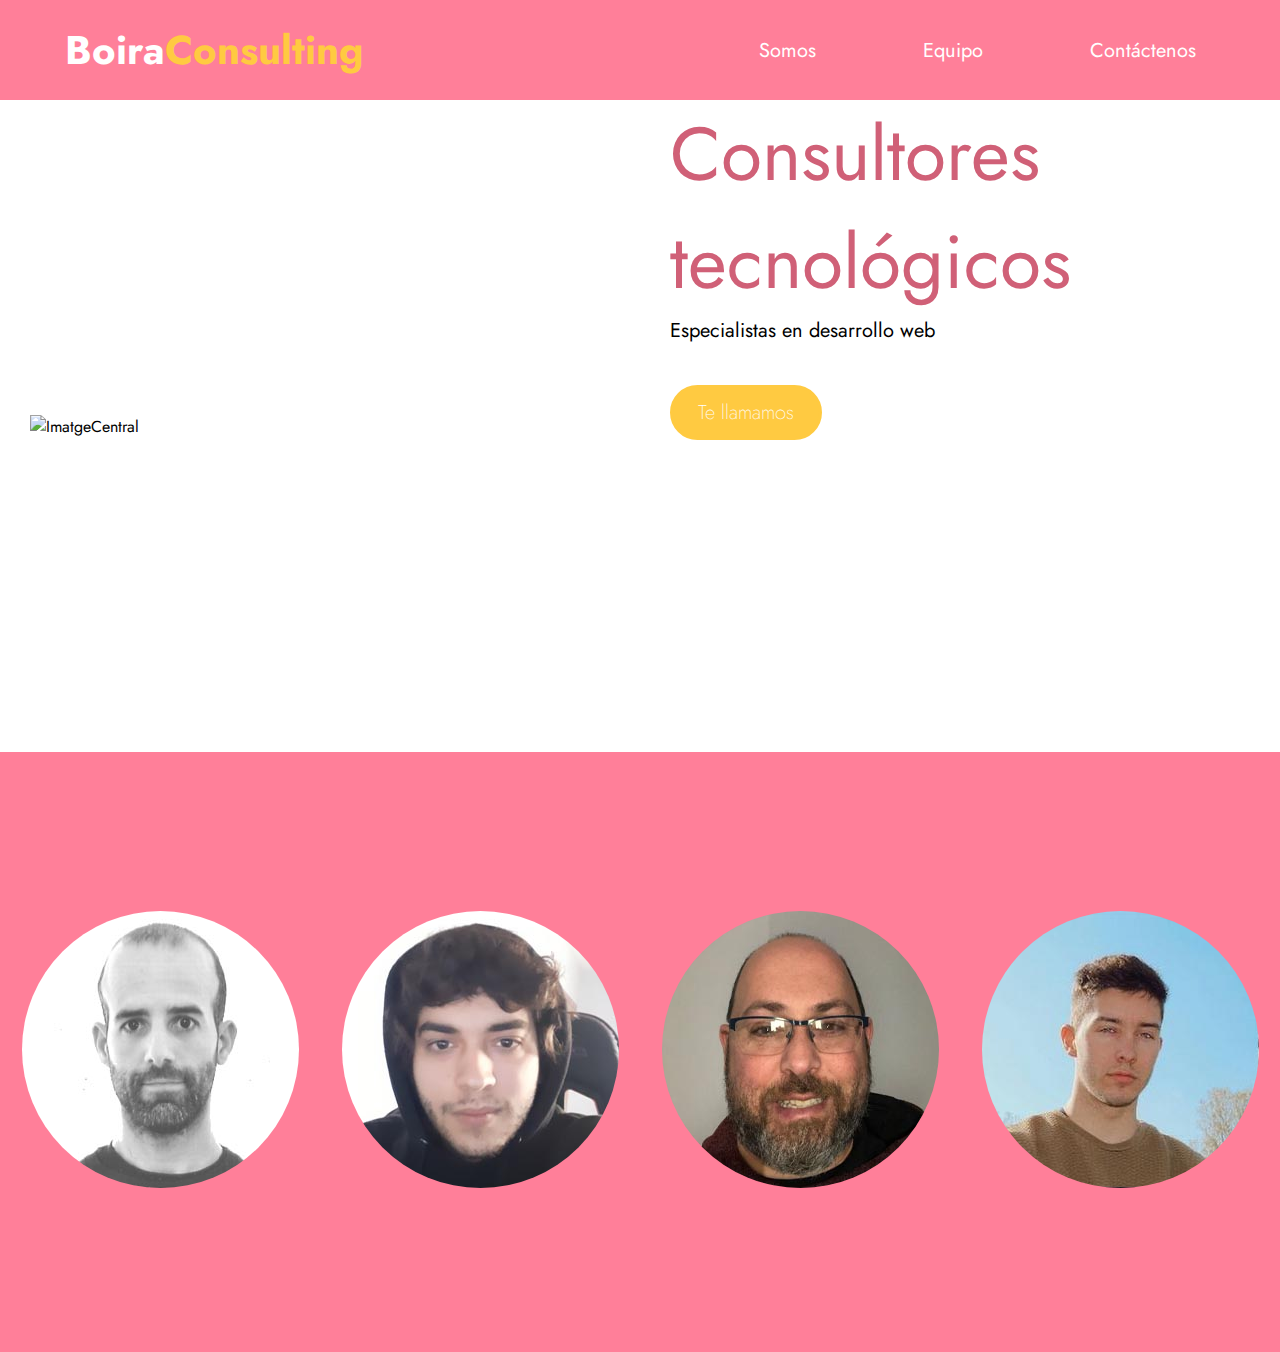
==== index.html @ 9be066e8 "xevi13" ====
<!DOCTYPE html>
<html lang="es">    

<head>
    <title>Boira Consulting</title>
    <meta charset="utf-8">
    <link rel="stylesheet" href="style.css">
    <link rel="preconnect" href="https://fonts.googleapis.com">
    <link rel="preconnect" href="https://fonts.gstatic.com" crossorigin>
    <link href="https://fonts.googleapis.com/css2?family=Jost:wght@300&display=swap" rel="stylesheet">

</head>

<body>
    <header>
        <div class="title">
        <span><a href="paginaprincipal"> <span class="Boira">Boira</span><span class="Consulting">Consulting</span></a></span> 
        </div>

        <div class="menu">
            <a href="somos">Somos</a>
            <a href="equipo">Equipo</a>
            <a class="contact" href="contact">Contáctenos</a>
        </div>
    </header>

    <div class="body">
        <div class="imatgecentral"><img src="./fotos/foto2.png" alt="ImatgeCentral">
        </div>
    
        <div class="textcentral">
            <h1 class="principal">Consultores<br>tecnológicos</h1>
            <h2>Especialistas en desarrollo web</h2>
            <a href="datoscontacto" class="boto">Te llamamos</a>
        </div>
    </div>

<div class="bottom">
    <div><a><img src="./Xavier .jpg" alt="Avatar de Xavier" class="avatar"></a>
    
    </div>
    <div><a><img src="./Roger.jpg"alt="Avatar de Roger" class="avatar"></a></div>
    <div><a><img src="./Joan.jpg"alt="Avatar de Joan" class="avatar"></a></div>
    <div><a><img src="./Eric.jpg"alt="Avatar de Eric" class="avatar"></a></div>
</div>

</body>
</html>
---- style.css ----
body {
     margin: 0px;
     font-family: 'Jost', sans-serif;
}

header{
     background-color:#FF7F99;
     display: flex;
     height: 100px;
}

.title {
     display: flex;
     margin-left: 40px;
     align-items: center;
     font-size: 40px;
     font-weight: bold;
     width: 55%;
     min-width: 300px;
     pointer-events: none;
     cursor: default;
}

.Boira {
     color:white;
     font-family: 'Jost', sans-serif;
     font-size: 40px;
}

.Consulting {
     color:#ffca41;
     font-family: 'Jost', sans-serif;
     font-size: 40px;
}

.menu {
     font-size: 20px;
     display: flex;
     align-items: center;
     justify-content: space-around;
     width: 45%;
     height: 100%;
     padding-right: 30px;
     text-decoration: none;
}

.body {
     background-color: #FFFFFF;
     height: 652px;
     width: 100%;
     display: flex;
     justify-content: flex-start;
     align-items: center;
}

.imatgecentral {
     padding: 30px;
     width: 50%;
     min-width: 500px;
}

a:hover {
     border-style:solid;
     border-color: #ffca41;
     border-radius: 45px;
     color:#FFFFFF;
     text-decoration: none;
     border-width: 1px;
     background-color: #ff9492;

     
}

a:visited {
     color:#FFFFFF;
     text-decoration: none;
}

a:link {
     color:#FFFFFF;
     text-decoration: none;
     padding-left:25px;
     padding-top:10px;
     padding-right:25px;
     padding-bottom:10px;

     
}

a:active {
     background-color: #ffca41;
}



.textcentral {
     background-color: #FFFFFF;
     width: 50%;
     height: 100%;
}

h1 {
     font-size: 75px;
     font-weight:400;
     color: #d06077;
     margin: 0px;
}

h2 {
     font-size: 20px;
     font-weight:normal;
     color:black;
     margin: 0px;
}

.boto {
     width: fit-content;
     height: fit-content;
     display: flex;
     color: #FFFFFF;
     font-weight: 200;
     font-size: 20px;
     background-color: #ffca41;
     border-radius: 45px;
     border-color: #ffca41;
     border-style: solid;
     padding-left: 35px;
     padding-right: 35px;
     padding-top: 20px;
     padding-bottom: 20px;
     margin-top: 40px; 
}

.boto:hover {
     background-color: #91e40b;
     border-color: #91e40b;
     color: #FFFFFF;
     -webkit-transition-duration: 0.4s;
   }
   
.boto:active {
     background-color: #b5f055;
     border-color: #b5f055;
     border-style:inherit;
     color: #FFFFFF;
     -webkit-transition-duration: 0.1s;
   }

.bottom {
     background-color: #FF7F99;
     height: 600px;
     width: 100%;
     display: flex;
     align-items: center;
     justify-content: space-around;
}

.avatar{
     height: 277px;
     width: 277px;
     border-radius: 50%;
}

.bottom a:hover {                          
     background-color: #ff7f99;
     border-color: #ff7f99;
     }
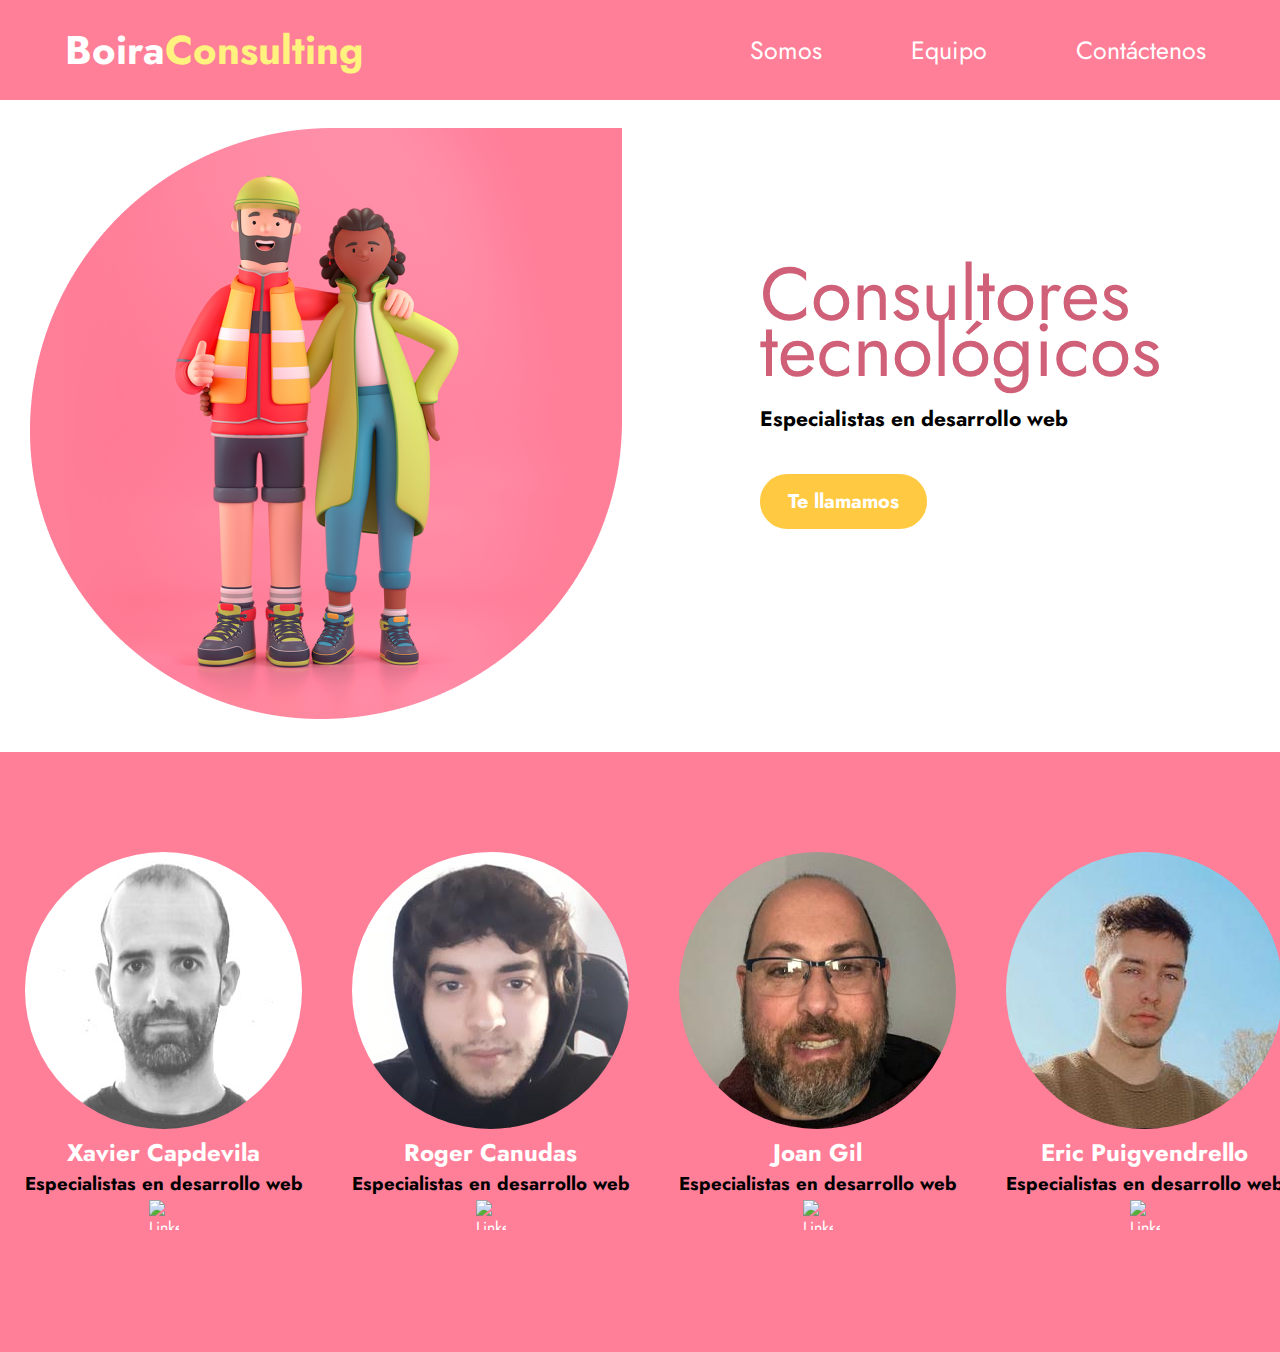
==== commit ad3fc380: "linkedin i detalls" ====
--- a/index.html
+++ b/index.html
@@ -8,7 +8,6 @@
     <link rel="preconnect" href="https://fonts.googleapis.com">
     <link rel="preconnect" href="https://fonts.gstatic.com" crossorigin>
     <link href="https://fonts.googleapis.com/css2?family=Jost:wght@300&display=swap" rel="stylesheet">
-
 </head>
 
 <body>
@@ -25,23 +24,43 @@
     </header>
 
     <div class="body">
-        <div class="imatgecentral"><img src="./fotos/foto2.png" alt="ImatgeCentral">
+        <div class="imatgecentral"><img src="./foto2.png" alt="ImatgeCentral">
         </div>
     
         <div class="textcentral">
-            <h1 class="principal">Consultores<br>tecnológicos</h1>
-            <h2>Especialistas en desarrollo web</h2>
+            <h1 class="principal"><span class="consultores">Consultores</span><br><span class="tecnologicos">tecnológicos</span></h1>
+            <h2 class="secundari">Especialistas en desarrollo web</h2>
             <a href="datoscontacto" class="boto">Te llamamos</a>
         </div>
     </div>
 
 <div class="bottom">
-    <div><a><img src="./Xavier .jpg" alt="Avatar de Xavier" class="avatar"></a>
+    <div>
+        <a href="xavier"><img src="./Xavier .jpg" alt="Avatar de Xavier" class="avatar"></a>
+        <h2>Xavier Capdevila</h2>
+        <h3>Especialistas en desarrollo web</h3>
+        <a href="https://www.linkedin.com/in/xcapde7/"><img src="./fotos/fotolinkedin.png" alt="Linkedin" class="linkedin"></a>
     
     </div>
-    <div><a><img src="./Roger.jpg"alt="Avatar de Roger" class="avatar"></a></div>
-    <div><a><img src="./Joan.jpg"alt="Avatar de Joan" class="avatar"></a></div>
-    <div><a><img src="./Eric.jpg"alt="Avatar de Eric" class="avatar"></a></div>
+    <div>
+        <a href="roger"><img src="./Roger.jpg"alt="Avatar de Roger" class="avatar"></a>
+        <h2>Roger Canudas</h2>
+        <h3>Especialistas en desarrollo web</h3>
+        <a href="linkedinroger"><img src="./fotos/fotolinkedin.png" alt="Linkedin" class="linkedin"></a>
+    </div>
+    <div>
+        <a href="joan"><img src="./Joan.jpg"alt="Avatar de Joan" class="avatar"></a>
+        <h2>Joan Gil</h2>
+        <h3>Especialistas en desarrollo web</h3>
+        <a href="linkedinjoan"><img src="./fotos/fotolinkedin.png" alt="Linkedin" class="linkedin"></a>
+    </div>
+    <div>
+        <a href="eric"><img src="./Eric.jpg"alt="Avatar de Eric" class="avatar"></a>
+        <h2>Eric Puigvendrello</h2>
+        <h3>Especialistas en desarrollo web</h3>
+        <a href="https://www.linkedin.com/in/eric-puigvendrello-soldado-246b61165/"><img src="./fotos/fotolinkedin.png" alt="Linkedin" class="linkedin"></a>
+    
+    </div>
 </div>
 
 </body>
--- a/style.css
+++ b/style.css
@@ -6,7 +6,9 @@
 header{
      background-color:#FF7F99;
      display: flex;
+     width: 100%;
      height: 100px;
+     position: fixed;                         /* capçalera fixa tot i l'scroll */ 
 }
 
 .title {
@@ -28,13 +30,13 @@
 }
 
 .Consulting {
-     color:#ffca41;
+  color: #fff27e;
      font-family: 'Jost', sans-serif;
      font-size: 40px;
 }
 
 .menu {
-     font-size: 20px;
+     font-size: 25px;
      display: flex;
      align-items: center;
      justify-content: space-around;
@@ -51,12 +53,13 @@
      display: flex;
      justify-content: flex-start;
      align-items: center;
+     padding-top: 100px;                   /* perquè caçalera està fixa tot i l'scroll */ 
 }
 
 .imatgecentral {
      padding: 30px;
      width: 50%;
-     min-width: 500px;
+     min-width: 600px;
 }
 
 a:hover {
@@ -66,9 +69,7 @@
      color:#FFFFFF;
      text-decoration: none;
      border-width: 1px;
-     background-color: #ff9492;
-
-     
+     background-color: #ff9492;  
 }
 
 a:visited {
@@ -82,43 +83,53 @@
      padding-left:25px;
      padding-top:10px;
      padding-right:25px;
-     padding-bottom:10px;
-
-     
+     padding-bottom:10px;   
 }
 
 a:active {
      background-color: #ffca41;
 }
-
-
 
 .textcentral {
      background-color: #FFFFFF;
      width: 50%;
      height: 100%;
-}
-
-h1 {
+     padding-left: 100px;
+}
+
+
+h1 {                               /* títol central */
      font-size: 75px;
      font-weight:400;
      color: #d06077;
      margin: 0px;
 }
 
-h2 {
-     font-size: 20px;
-     font-weight:normal;
+.consultores{
+     display: flex;
+     margin-top: 140px;   
+}
+
+.tecnologicos {
+     display:flex;
+     margin-top: -160px;
+
+}
+
+.secundari {                        /* subtitol central */
+     display: flex;
      color:black;
-     margin: 0px;
-}
+     font-size: 21px;
+     margin:0px;
+     justify-content: flex-start;     
+} 
 
 .boto {
      width: fit-content;
      height: fit-content;
      display: flex;
      color: #FFFFFF;
-     font-weight: 200;
+     font-weight:bold;
      font-size: 20px;
      background-color: #ffca41;
      border-radius: 45px;
@@ -135,7 +146,6 @@
      background-color: #91e40b;
      border-color: #91e40b;
      color: #FFFFFF;
-     -webkit-transition-duration: 0.4s;
    }
    
 .boto:active {
@@ -143,7 +153,6 @@
      border-color: #b5f055;
      border-style:inherit;
      color: #FFFFFF;
-     -webkit-transition-duration: 0.1s;
    }
 
 .bottom {
@@ -164,4 +173,28 @@
 .bottom a:hover {                          
      background-color: #ff7f99;
      border-color: #ff7f99;
-     }+     }
+h2{                                /*Nom Avatar*/
+     display:flex;
+     color:white;
+     justify-content:center;
+     font-weight: bold;
+     margin: 0;
+     padding: 0;
+}
+
+h3{                                /*Subtitol Avatar*/
+     display:flex;
+     justify-content:center;
+     font-weight: bold;
+     margin: 0;
+     padding: 0;
+}
+
+.linkedin {
+     display:block;
+     margin:auto;
+     height:30px;
+     width:30px;
+     margin-top: -20px;
+}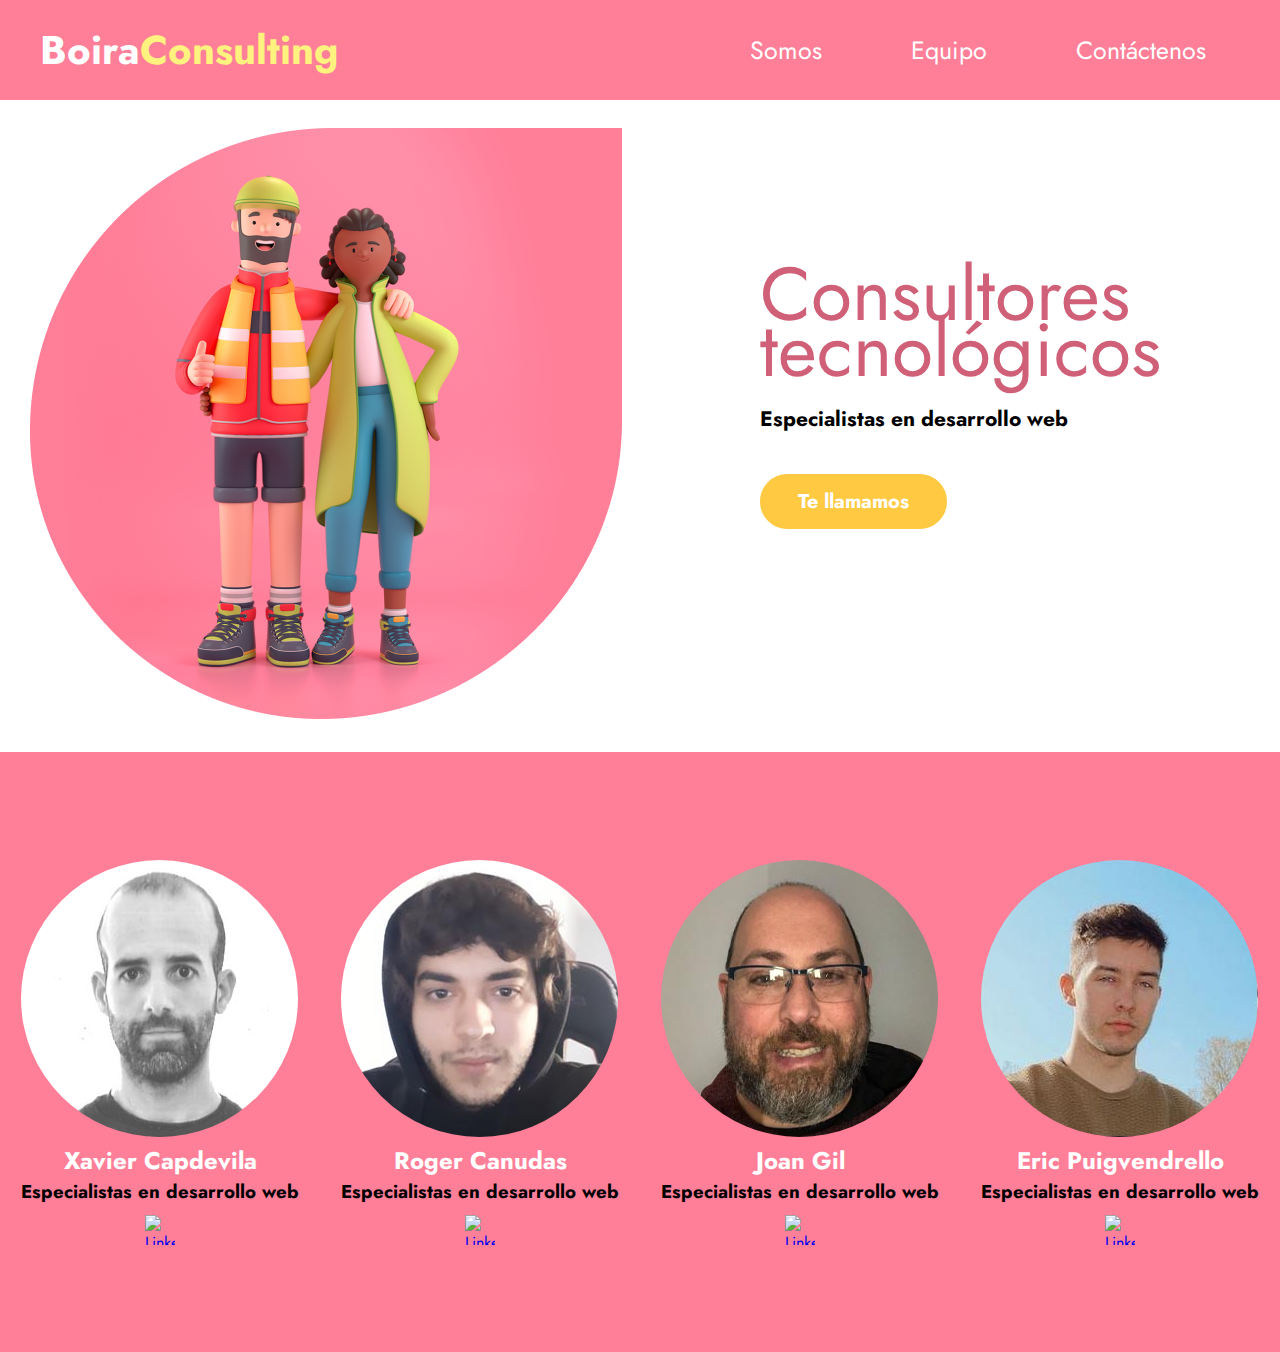
==== commit 3b14971e: "main" ====
--- a/index.html
+++ b/index.html
@@ -4,6 +4,7 @@
 <head>
     <title>Boira Consulting</title>
     <meta charset="utf-8">
+    <meta name="viewport" content="width=device-width, initial-scale=1,0">
     <link rel="stylesheet" href="style.css">
     <link rel="preconnect" href="https://fonts.googleapis.com">
     <link rel="preconnect" href="https://fonts.gstatic.com" crossorigin>
@@ -12,19 +13,19 @@
 
 <body>
     <header>
-        <div class="title">
-        <span><a href="paginaprincipal"> <span class="Boira">Boira</span><span class="Consulting">Consulting</span></a></span> 
+        <div class="logo">
+        <a href="inici" class="logolink"><span class="Boira">Boira</span><span class="Consulting">Consulting</span></a> 
         </div>
 
         <div class="menu">
-            <a href="somos">Somos</a>
-            <a href="equipo">Equipo</a>
-            <a class="contact" href="contact">Contáctenos</a>
+            <a href="somos" class="menulink">Somos</a>
+            <a href="equipo" class="menulink">Equipo</a>
+            <a href="contact" class="menulink">Contáctenos</a>
         </div>
     </header>
 
     <div class="body">
-        <div class="imatgecentral"><img src="./foto2.png" alt="ImatgeCentral">
+        <div class="imatgecentral"><img src="./foto2.png" alt="imagen central, dibujo de dos personas">
         </div>
     
         <div class="textcentral">
@@ -46,7 +47,7 @@
         <a href="roger"><img src="./Roger.jpg"alt="Avatar de Roger" class="avatar"></a>
         <h2>Roger Canudas</h2>
         <h3>Especialistas en desarrollo web</h3>
-        <a href="linkedinroger"><img src="./fotos/fotolinkedin.png" alt="Linkedin" class="linkedin"></a>
+        <a href="https://www.linkedin.com/in/roger-canudas-660089166/"><img src="./fotos/fotolinkedin.png" alt="Linkedin" class="linkedin"></a>
     </div>
     <div>
         <a href="joan"><img src="./Joan.jpg"alt="Avatar de Joan" class="avatar"></a>
--- a/style.css
+++ b/style.css
@@ -11,7 +11,7 @@
      position: fixed;                         /* capçalera fixa tot i l'scroll */ 
 }
 
-.title {
+.logo {
      display: flex;
      margin-left: 40px;
      align-items: center;
@@ -19,8 +19,9 @@
      font-weight: bold;
      width: 55%;
      min-width: 300px;
-     pointer-events: none;
+     /*pointer-events:none;*/                   /*desactivat perquè l'usuari ha de saber que clicant al logotip tornes a inici*/
      cursor: default;
+     min-width: 400px;
 }
 
 .Boira {
@@ -30,7 +31,7 @@
 }
 
 .Consulting {
-  color: #fff27e;
+     color: #fff27e;
      font-family: 'Jost', sans-serif;
      font-size: 40px;
 }
@@ -62,7 +63,11 @@
      min-width: 600px;
 }
 
-a:hover {
+.logolink:link{
+     text-decoration: none;
+}
+
+.menulink:hover {
      border-style:solid;
      border-color: #ffca41;
      border-radius: 45px;
@@ -72,12 +77,12 @@
      background-color: #ff9492;  
 }
 
-a:visited {
+.menulink:visited {
      color:#FFFFFF;
      text-decoration: none;
 }
 
-a:link {
+.menulink:link {
      color:#FFFFFF;
      text-decoration: none;
      padding-left:25px;
@@ -86,7 +91,7 @@
      padding-bottom:10px;   
 }
 
-a:active {
+.menulink:active {
      background-color: #ffca41;
 }
 
@@ -137,9 +142,10 @@
      border-style: solid;
      padding-left: 35px;
      padding-right: 35px;
-     padding-top: 20px;
-     padding-bottom: 20px;
+     padding-top: 10px;
+     padding-bottom: 10px;
      margin-top: 40px; 
+     text-decoration: none;
 }
 
 .boto:hover {
@@ -196,5 +202,5 @@
      margin:auto;
      height:30px;
      width:30px;
-     margin-top: -20px;
+     padding-top: 10px;
 }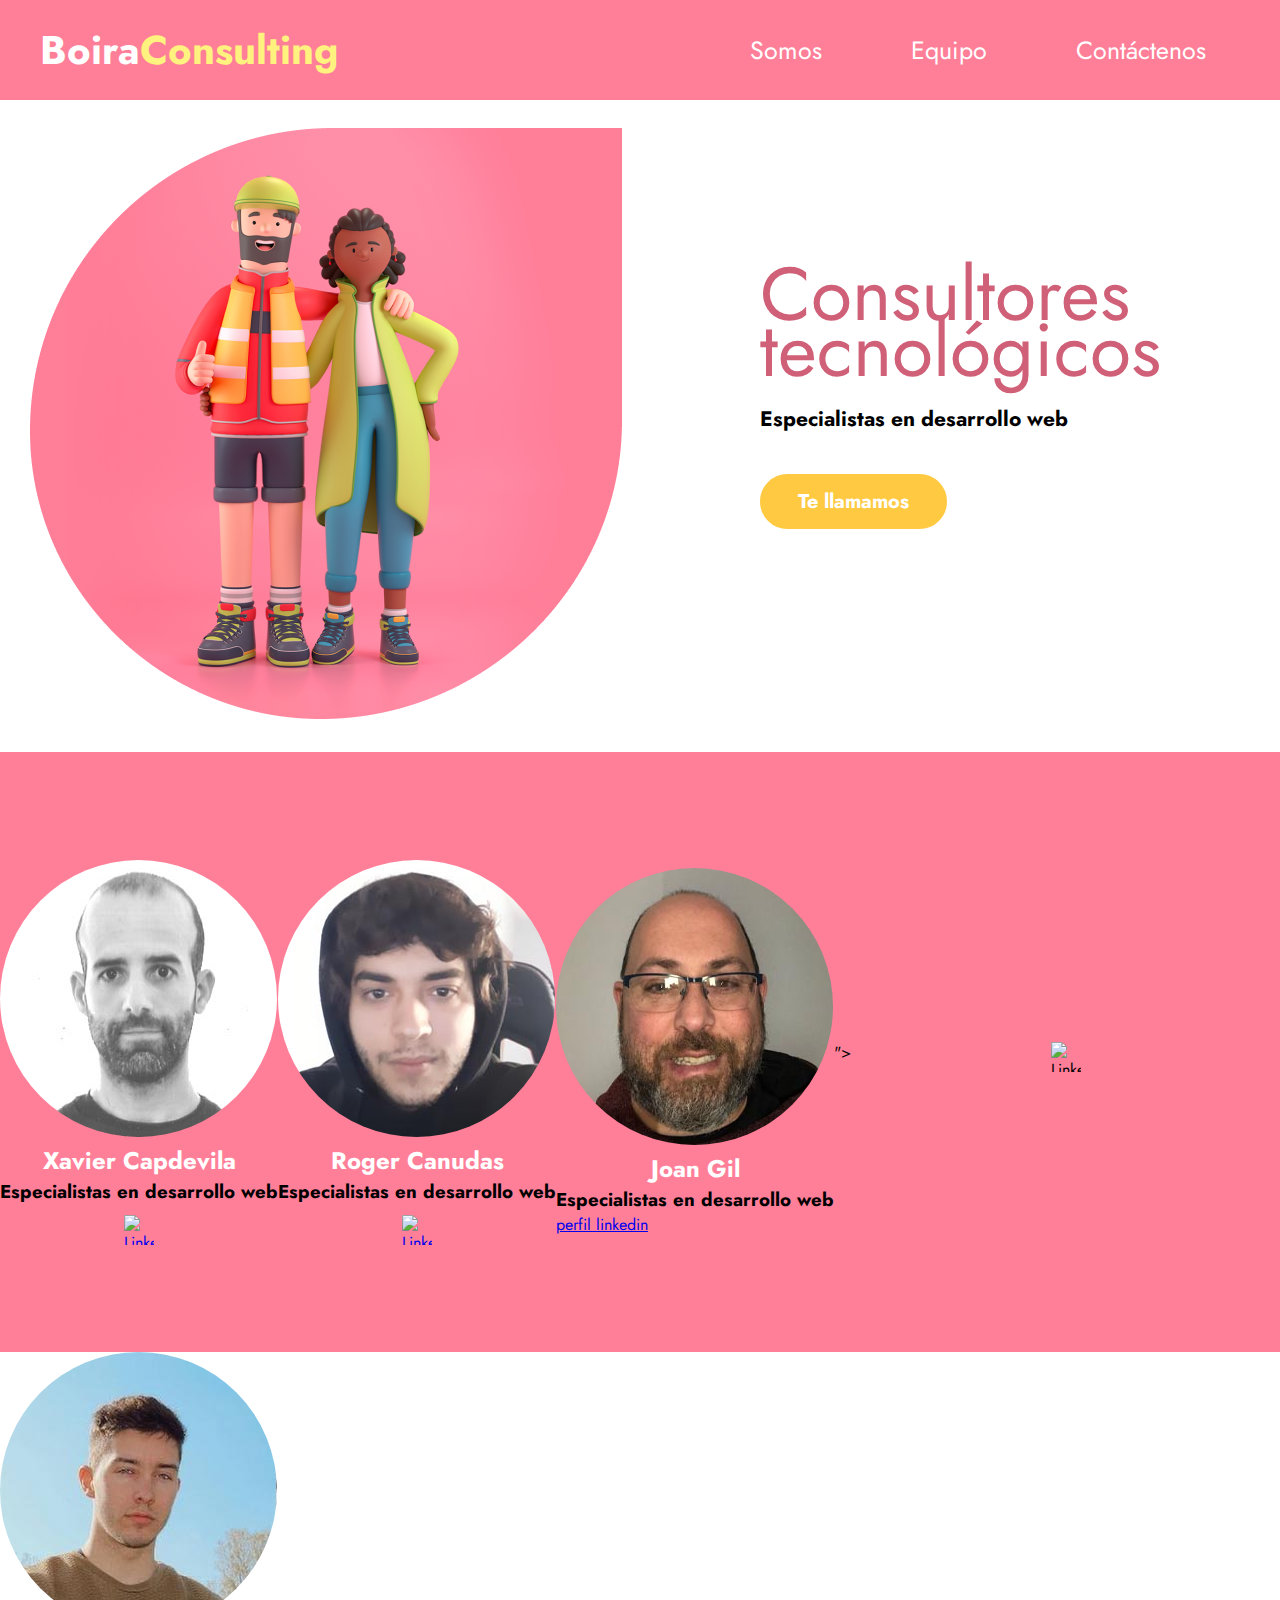
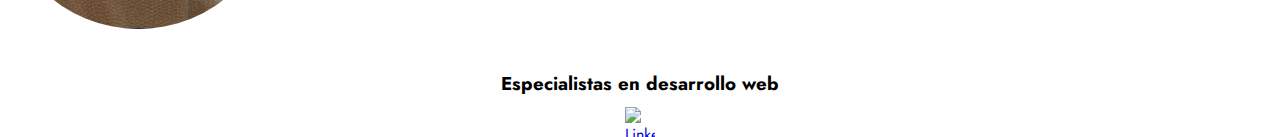
==== commit e3ce572d: "joan" ====
--- a/index.html
+++ b/index.html
@@ -50,10 +50,10 @@
         <a href="https://www.linkedin.com/in/roger-canudas-660089166/"><img src="./fotos/fotolinkedin.png" alt="Linkedin" class="linkedin"></a>
     </div>
     <div>
-        <a href="joan"><img src="./Joan.jpg"alt="Avatar de Joan" class="avatar"></a>
+        <a href="joan"><img src="/Joan.jpg"alt="Avatar de Joan" class="avatar"></a>
         <h2>Joan Gil</h2>
         <h3>Especialistas en desarrollo web</h3>
-        <a href="linkedinjoan"><img src="./fotos/fotolinkedin.png" alt="Linkedin" class="linkedin"></a>
+        <a href="https://www.linkedin.com/in/joan-gil-bosch-742711236">perfil linkedin</a></div>"><img src="./fotos/fotolinkedin.png" alt="Linkedin" class="linkedin"></a>
     </div>
     <div>
         <a href="eric"><img src="./Eric.jpg"alt="Avatar de Eric" class="avatar"></a>
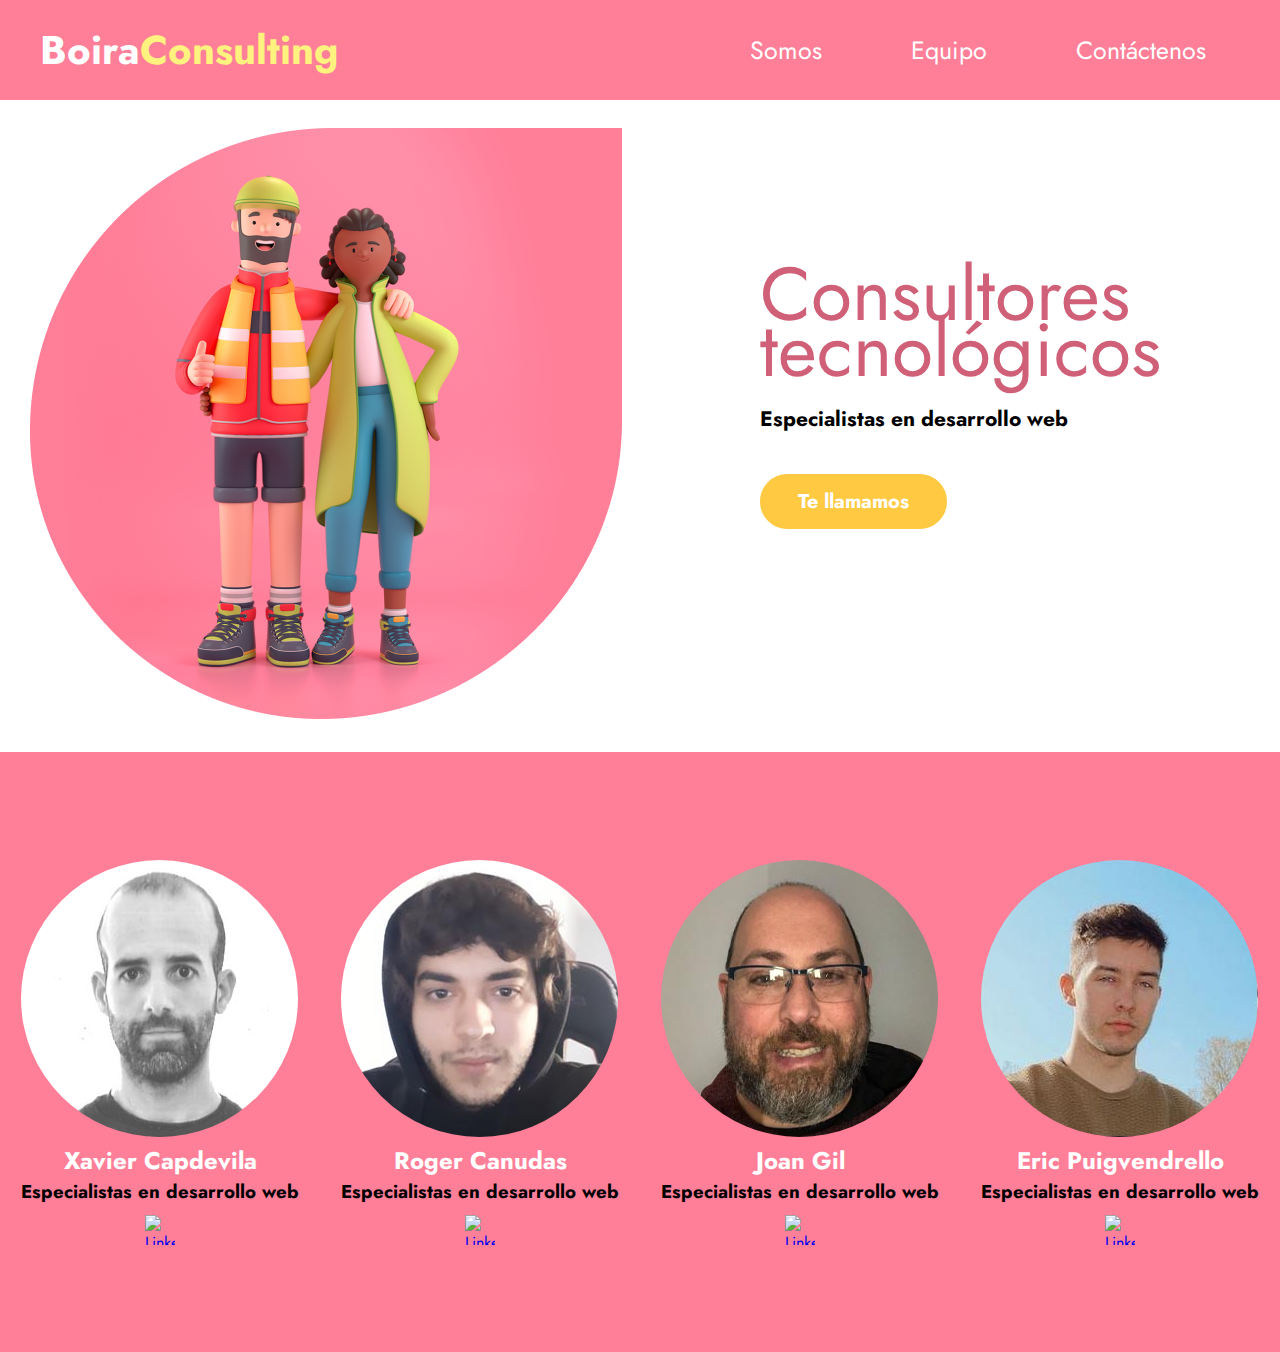
==== commit 28276716: "eric?" ====
--- a/index.html
+++ b/index.html
@@ -9,6 +9,8 @@
     <link rel="preconnect" href="https://fonts.googleapis.com">
     <link rel="preconnect" href="https://fonts.gstatic.com" crossorigin>
     <link href="https://fonts.googleapis.com/css2?family=Jost:wght@300&display=swap" rel="stylesheet">
+    
+
 </head>
 
 <body>
@@ -50,10 +52,10 @@
         <a href="https://www.linkedin.com/in/roger-canudas-660089166/"><img src="./fotos/fotolinkedin.png" alt="Linkedin" class="linkedin"></a>
     </div>
     <div>
-        <a href="joan"><img src="/Joan.jpg"alt="Avatar de Joan" class="avatar"></a>
+        <a href="joan"><img src="./Joan.jpg"alt="Avatar de Joan" class="avatar"></a>
         <h2>Joan Gil</h2>
         <h3>Especialistas en desarrollo web</h3>
-        <a href="https://www.linkedin.com/in/joan-gil-bosch-742711236">perfil linkedin</a></div>"><img src="./fotos/fotolinkedin.png" alt="Linkedin" class="linkedin"></a>
+        <a href="linkedinjoan"><img src="./fotos/fotolinkedin.png" alt="Linkedin" class="linkedin"></a>
     </div>
     <div>
         <a href="eric"><img src="./Eric.jpg"alt="Avatar de Eric" class="avatar"></a>
--- a/style.css
+++ b/style.css
@@ -1,3 +1,5 @@
+
+
 body {
      margin: 0px;
      font-family: 'Jost', sans-serif;
@@ -22,6 +24,7 @@
      /*pointer-events:none;*/                   /*desactivat perquè l'usuari ha de saber que clicant al logotip tornes a inici*/
      cursor: default;
      min-width: 400px;
+     
 }
 
 .Boira {
@@ -45,6 +48,7 @@
      height: 100%;
      padding-right: 30px;
      text-decoration: none;
+     
 }
 
 .body {
@@ -203,4 +207,6 @@
      height:30px;
      width:30px;
      padding-top: 10px;
-}+}
+
+
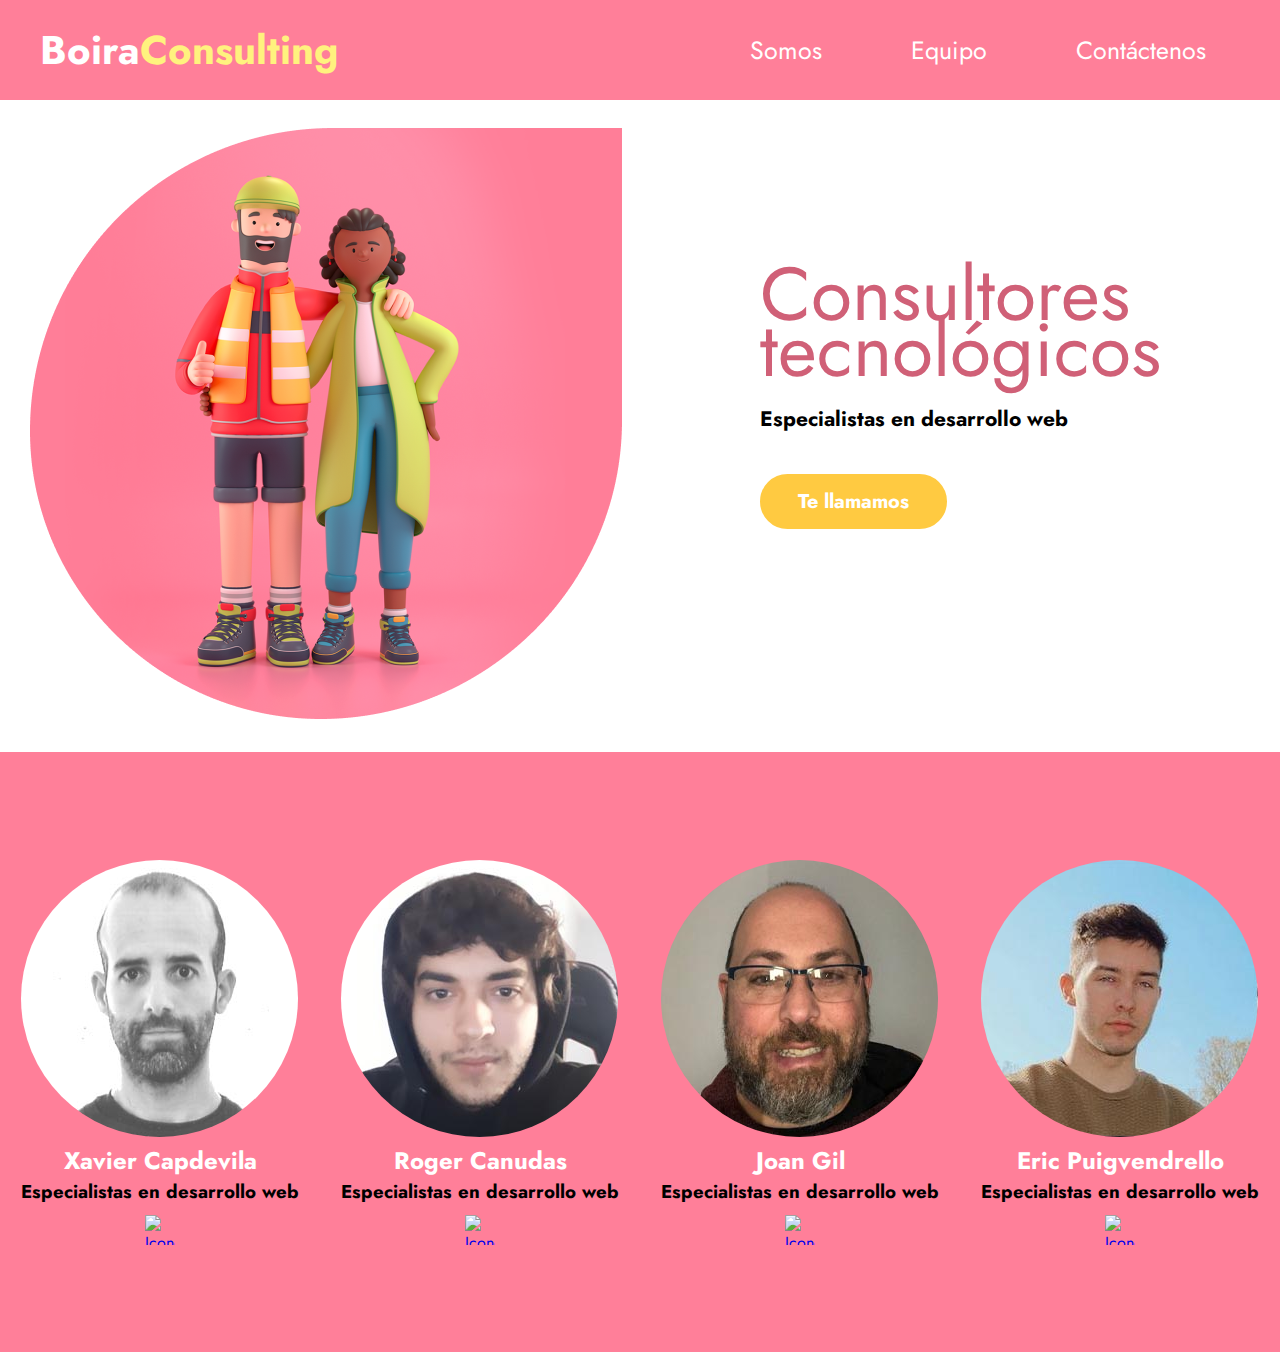
==== commit eae7bd9a: "Merge branch 'main' of https://github.com/EricPuig10/boira-consulting" ====
--- a/index.html
+++ b/index.html
@@ -42,26 +42,26 @@
         <a href="xavier"><img src="./Xavier .jpg" alt="Avatar de Xavier" class="avatar"></a>
         <h2>Xavier Capdevila</h2>
         <h3>Especialistas en desarrollo web</h3>
-        <a href="https://www.linkedin.com/in/xcapde7/"><img src="./fotos/fotolinkedin.png" alt="Linkedin" class="linkedin"></a>
+        <a href="https://www.linkedin.com/in/xcapde7/"><img src="./fotos/fotolinkedin.png" alt="Icono de Linkedin" class="linkedin"></a>
     
     </div>
     <div>
         <a href="roger"><img src="./Roger.jpg"alt="Avatar de Roger" class="avatar"></a>
         <h2>Roger Canudas</h2>
         <h3>Especialistas en desarrollo web</h3>
-        <a href="https://www.linkedin.com/in/roger-canudas-660089166/"><img src="./fotos/fotolinkedin.png" alt="Linkedin" class="linkedin"></a>
+        <a href="https://www.linkedin.com/in/roger-canudas-660089166/"><img src="./fotos/fotolinkedin.png" alt="Icono de Linkedin" class="linkedin"></a>
     </div>
     <div>
-        <a href="joan"><img src="./Joan.jpg"alt="Avatar de Joan" class="avatar"></a>
+        <a href="joan"><img src="/Joan.jpg"alt="Avatar de Joan" class="avatar"></a>
         <h2>Joan Gil</h2>
         <h3>Especialistas en desarrollo web</h3>
-        <a href="linkedinjoan"><img src="./fotos/fotolinkedin.png" alt="Linkedin" class="linkedin"></a>
+        <a href="https://www.linkedin.com/in/joan-gil-bosch-742711236"><img src="./fotos/fotolinkedin.png" alt="Icono de Linkedin" class="linkedin"></a>
     </div>
     <div>
         <a href="eric"><img src="./Eric.jpg"alt="Avatar de Eric" class="avatar"></a>
         <h2>Eric Puigvendrello</h2>
         <h3>Especialistas en desarrollo web</h3>
-        <a href="https://www.linkedin.com/in/eric-puigvendrello-soldado-246b61165/"><img src="./fotos/fotolinkedin.png" alt="Linkedin" class="linkedin"></a>
+        <a href="https://www.linkedin.com/in/eric-puigvendrello-soldado-246b61165/"><img src="./fotos/fotolinkedin.png" alt="Icono de Linkedin" class="linkedin"></a>
     
     </div>
 </div>
--- a/style.css
+++ b/style.css
@@ -180,10 +180,7 @@
      border-radius: 50%;
 }
 
-.bottom a:hover {                          
-     background-color: #ff7f99;
-     border-color: #ff7f99;
-     }
+
 h2{                                /*Nom Avatar*/
      display:flex;
      color:white;
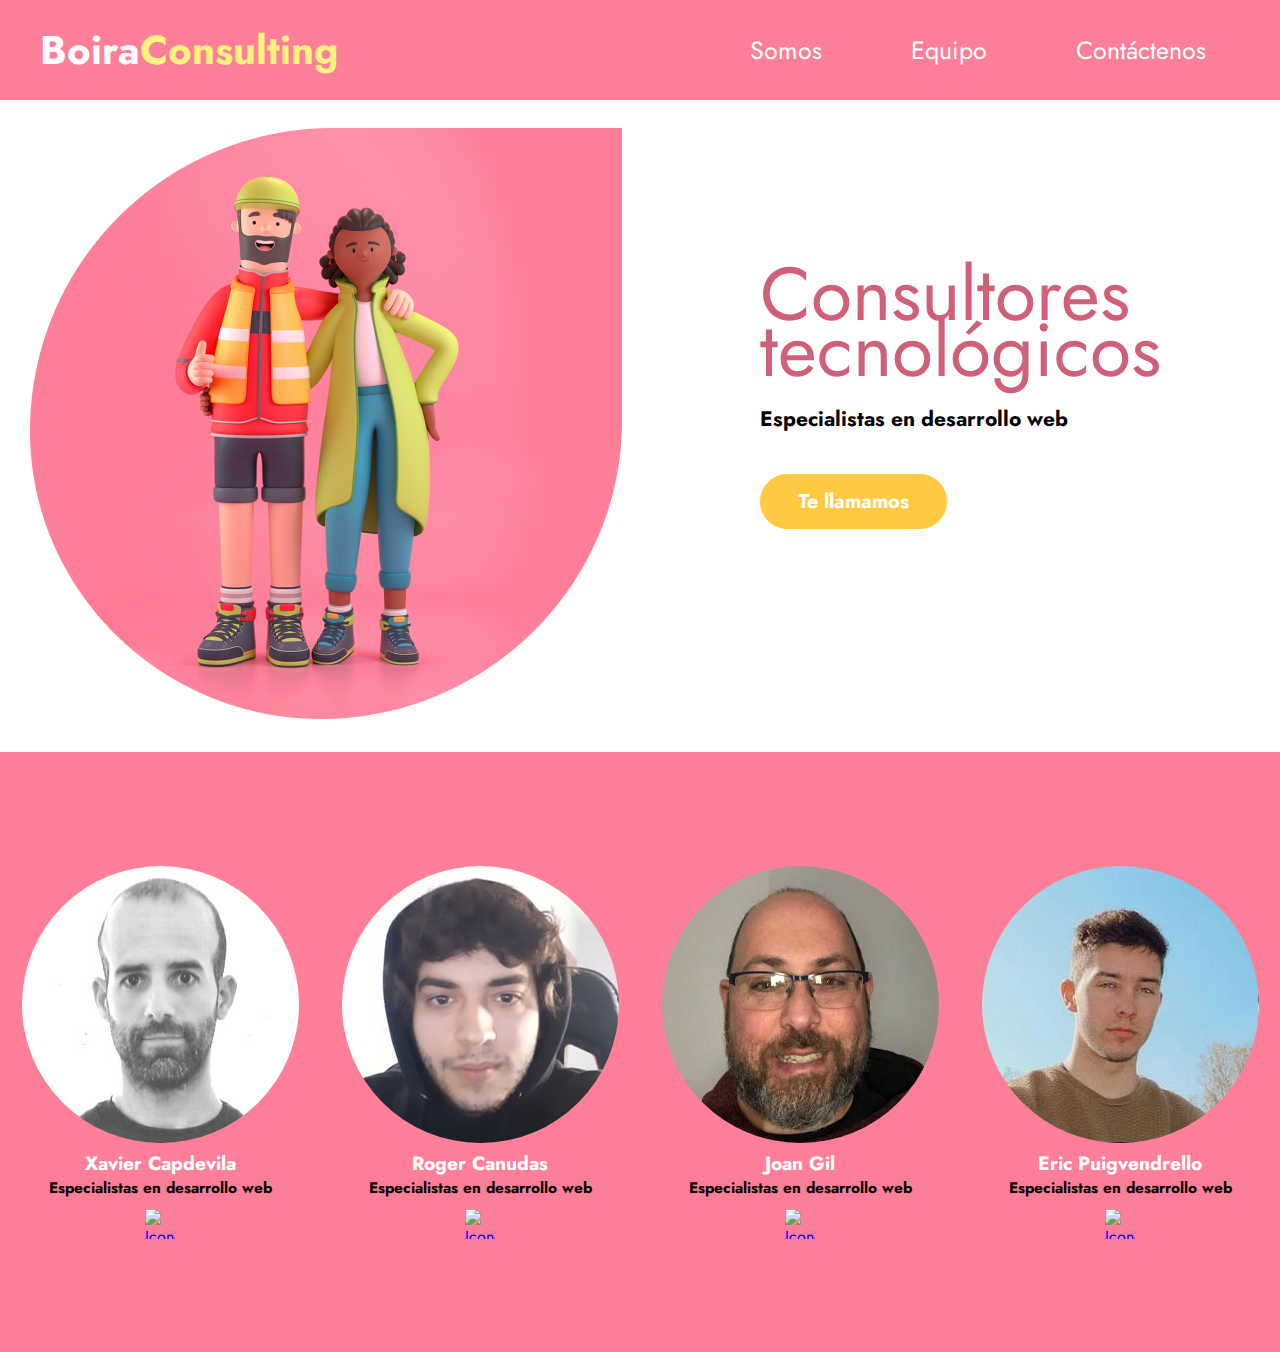
==== commit 3e8a645d: "Merge branch 'main' of https://github.com/EricPuig10/boira-consulting" ====
--- a/index.html
+++ b/index.html
@@ -16,17 +16,17 @@
 <body>
     <header>
         <div class="logo">
-        <a href="inici" class="logolink"><span class="Boira">Boira</span><span class="Consulting">Consulting</span></a> 
+        <a href="#inici" class="logolink"><span class="Boira">Boira</span><span class="Consulting">Consulting</span></a> 
         </div>
 
         <div class="menu">
             <a href="somos" class="menulink">Somos</a>
-            <a href="equipo" class="menulink">Equipo</a>
-            <a href="contact" class="menulink">Contáctenos</a>
+            <a href="#equipo" class="menulink">Equipo</a>
+            <a href="./contactenos.html" class="menulink">Contáctenos</a>
         </div>
     </header>
 
-    <div class="body">
+    <div class="body"  id="inici">
         <div class="imatgecentral"><img src="./foto2.png" alt="imagen central, dibujo de dos personas">
         </div>
     
@@ -37,7 +37,7 @@
         </div>
     </div>
 
-<div class="bottom">
+<div class="bottom" id="equipo">
     <div>
         <a href="xavier"><img src="./Xavier .jpg" alt="Avatar de Xavier" class="avatar"></a>
         <h2>Xavier Capdevila</h2>
--- a/style.css
+++ b/style.css
@@ -1,8 +1,8 @@
-
 
 body {
      margin: 0px;
      font-family: 'Jost', sans-serif;
+     /*overflow-x: hidden;*/              /* per deshabilitar scroll horitzontal de tota la pàgina*/
 }
 
 header{
@@ -11,6 +11,7 @@
      width: 100%;
      height: 100px;
      position: fixed;                         /* capçalera fixa tot i l'scroll */ 
+     font-family: 'Jost', sans-serif; 
 }
 
 .logo {
@@ -21,7 +22,7 @@
      font-weight: bold;
      width: 55%;
      min-width: 300px;
-     /*pointer-events:none;*/                   /*desactivat perquè l'usuari ha de saber que clicant al logotip tornes a inici*/
+     /*pointer-events:none;                    /*habilitar mà sobre link logotip per tornar a inici*/
      cursor: default;
      min-width: 400px;
      
@@ -178,24 +179,31 @@
      height: 277px;
      width: 277px;
      border-radius: 50%;
-}
-
-
-h2{                                /*Nom Avatar*/
+     max-width: 100%;
+     min-width: 50px;
+     height: auto;                       /*responsive image*/
+     max-height: 100%;
+     min-height: 50px;
+}
+
+
+h2{                                         /*Nom Avatar*/
      display:flex;
      color:white;
      justify-content:center;
      font-weight: bold;
-     margin: 0;
+     margin: 0;                       
      padding: 0;
-}
-
-h3{                                /*Subtitol Avatar*/
+     font-size: 1.5vw;                /*responsive text*/
+}
+
+h3{                                  /*Subtitol Avatar*/
      display:flex;
      justify-content:center;
      font-weight: bold;
      margin: 0;
      padding: 0;
+     font-size: 1.2vw;               /*responsive text*/
 }
 
 .linkedin {
@@ -207,3 +215,4 @@
 }
 
 
+
